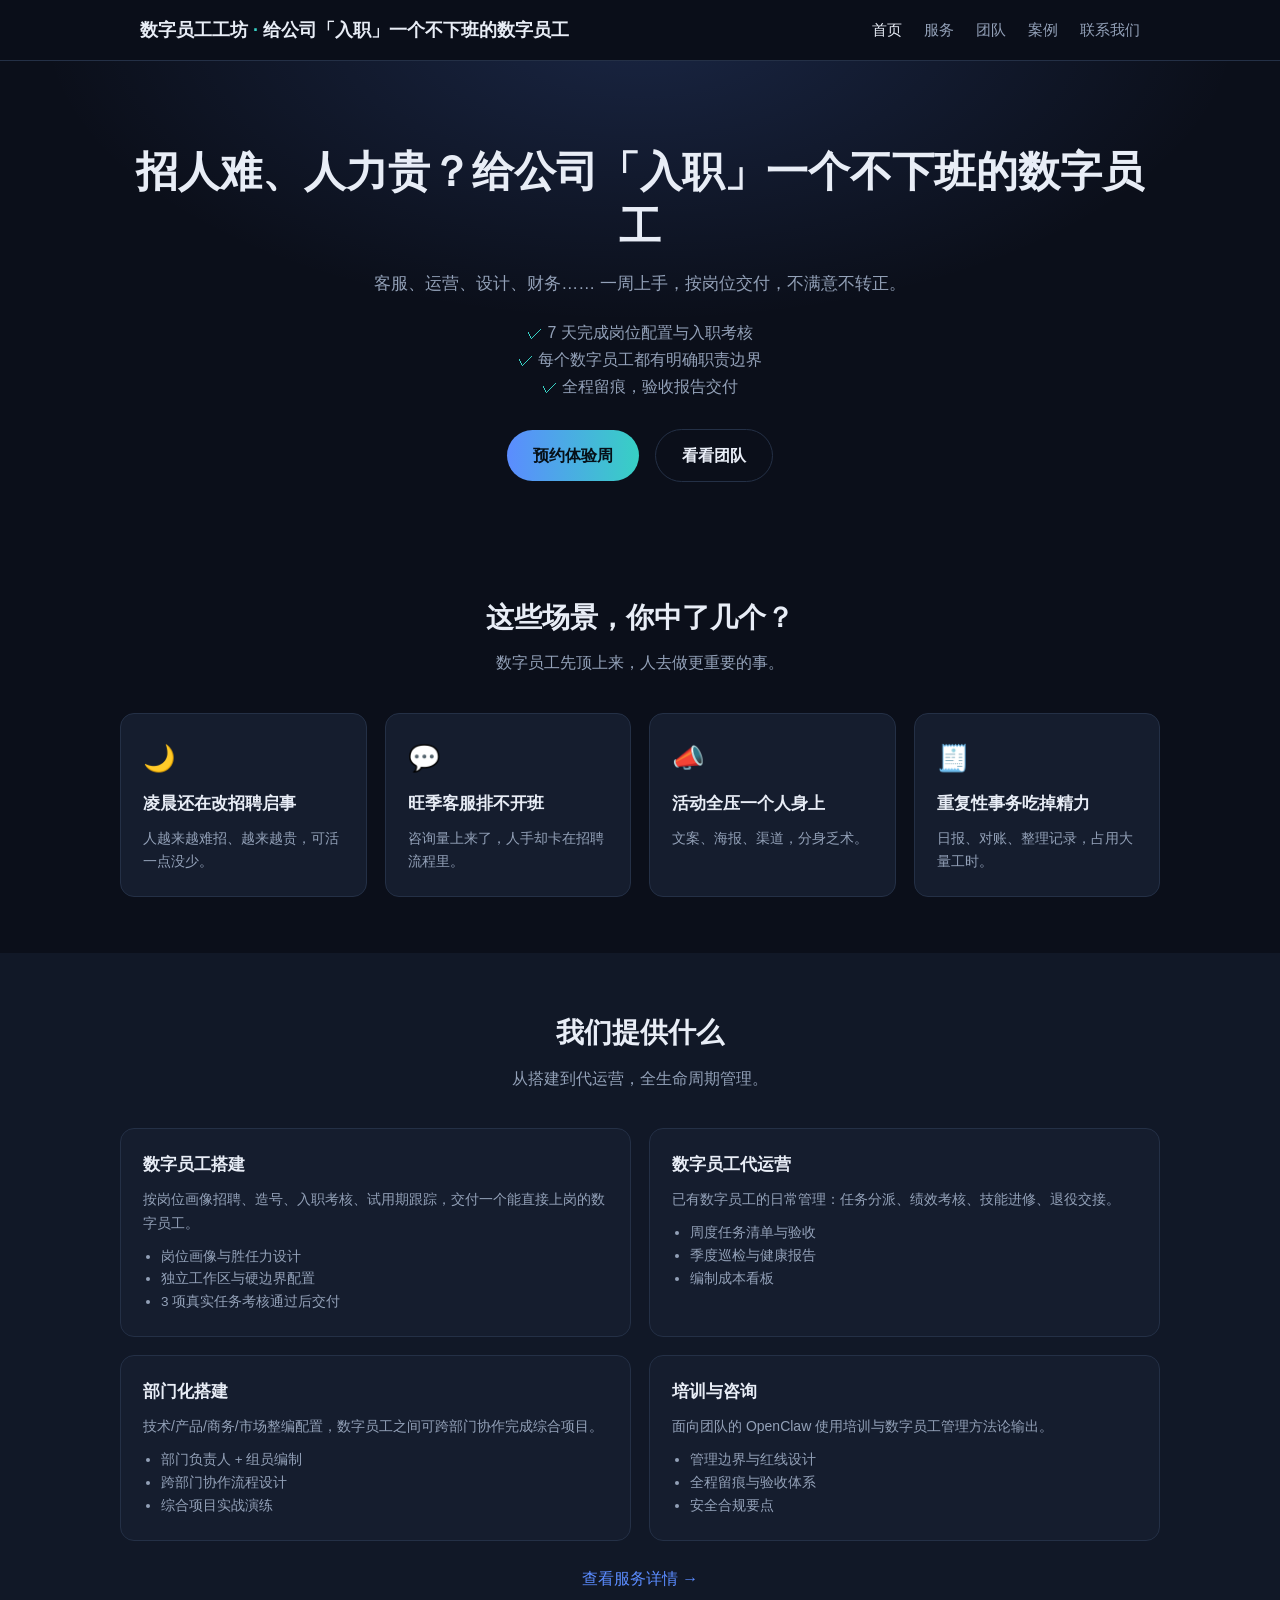
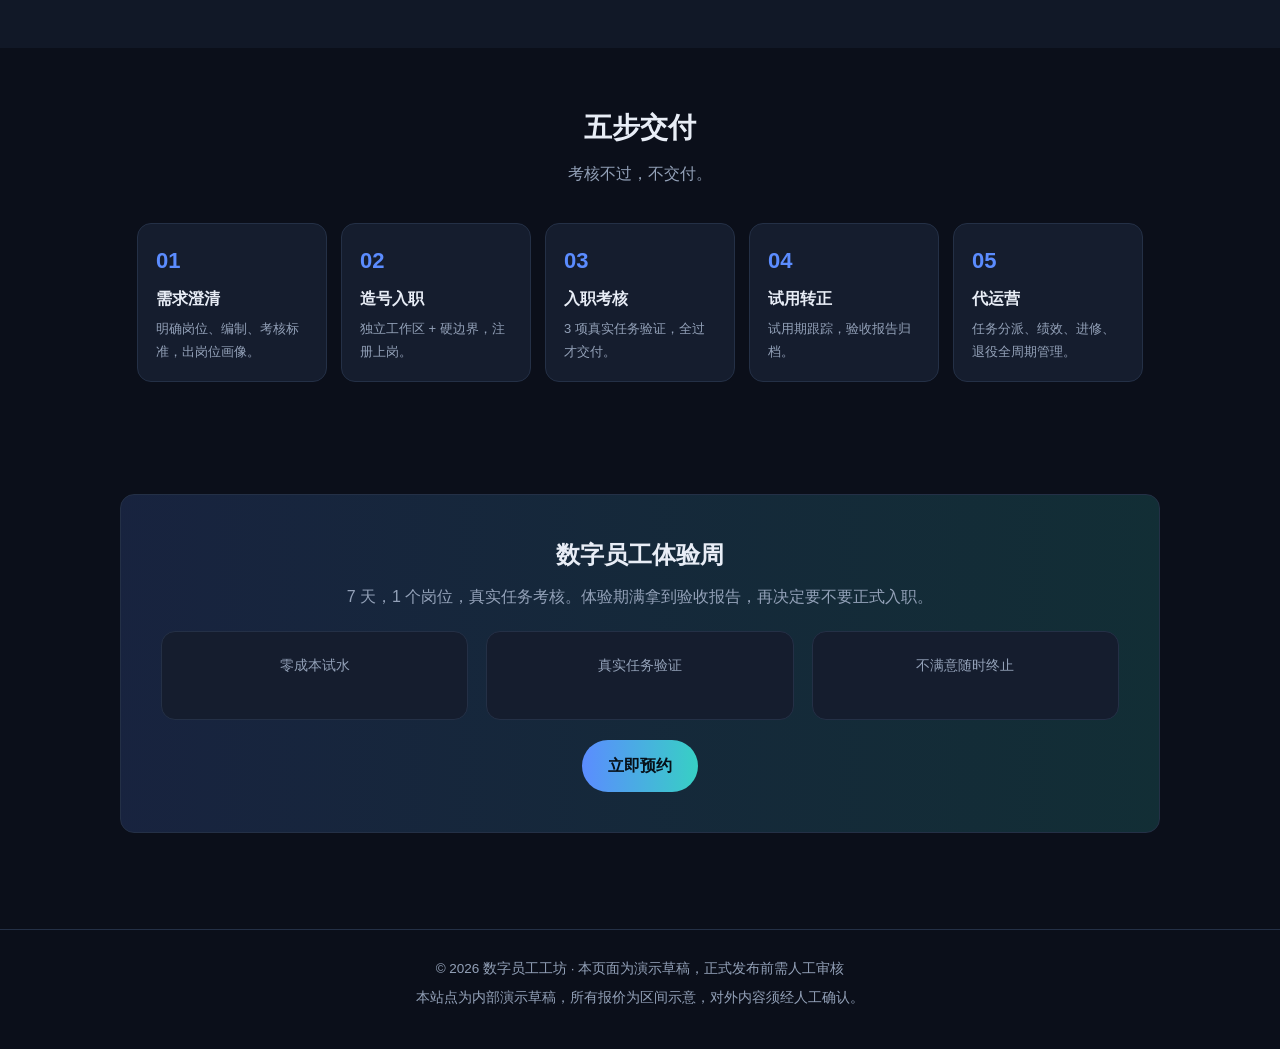
==== index.html @ d9b38b22 "更新联系方式：电话 130-7985-3222 / 邮箱 541746278@qq.com" ====
<!DOCTYPE html>
<html lang="zh-CN">
<head>
<meta charset="UTF-8">
<meta name="viewport" content="width=device-width, initial-scale=1.0">
<title>数字员工工坊 · 给公司「入职」一个不下班的数字员工</title>
<meta name="description" content="基于 OpenClaw 的数字员工搭建与代运营服务：按岗位交付、有管理边界、全程留痕验收。">
<link rel="stylesheet" href="assets/style.css">
</head>
<body data-page="home">
<header class="site"><div class="wrap" id="nav"></div></header>
<main>
  <section class="hero" id="hero"></section>
  <section class="block" id="pains"></section>
  <section class="block" id="services" style="background:var(--bg2)"></section>
  <section class="block" id="process"></section>
  <section class="block" id="expweek"></section>
</main>
<footer class="site" id="footer"></footer>
<script src="content.js"></script>
<script src="assets/app.js"></script>
</body>
</html>
---- assets/style.css ----
/* 官网共享样式 · 深色科技风 */
:root {
  --bg: #0b0f1a;
  --bg2: #111827;
  --card: #151d2e;
  --border: #243046;
  --text: #e8edf6;
  --muted: #93a1b8;
  --accent: #5b8cff;
  --accent2: #37d0c4;
  --radius: 14px;
  --maxw: 1080px;
}
* { box-sizing: border-box; margin: 0; padding: 0; }
html { scroll-behavior: smooth; }
body {
  background: var(--bg);
  color: var(--text);
  font-family: -apple-system, "Segoe UI", "PingFang SC", "Microsoft YaHei", sans-serif;
  line-height: 1.7;
}
a { color: var(--accent); text-decoration: none; }
a:hover { text-decoration: underline; }
.wrap { max-width: var(--maxw); margin: 0 auto; padding: 0 20px; }

/* 导航 */
header.site {
  position: sticky; top: 0; z-index: 50;
  background: rgba(11,15,26,.85); backdrop-filter: blur(8px);
  border-bottom: 1px solid var(--border);
}
.nav { display: flex; align-items: center; justify-content: space-between; height: 60px; }
.brand { font-weight: 700; font-size: 18px; color: var(--text); }
.brand span { color: var(--accent2); }
.nav ul { display: flex; gap: 22px; list-style: none; }
.nav ul a { color: var(--muted); font-size: 15px; }
.nav ul a.active, .nav ul a:hover { color: var(--text); text-decoration: none; }
@media (max-width: 640px) { .nav ul { gap: 12px; font-size: 13px; } .brand { font-size: 15px; } }

/* Hero */
.hero { padding: 84px 0 56px; text-align: center;
  background: radial-gradient(600px 300px at 50% -40px, rgba(91,140,255,.18), transparent); }
.hero h1 { font-size: clamp(26px, 4.5vw, 42px); line-height: 1.3; }
.hero .sub { color: var(--muted); font-size: 17px; margin: 16px auto 8px; max-width: 640px; }
.hero ul { list-style: none; margin: 20px 0 28px; color: var(--muted); }
.hero ul li::before { content: "✓ "; color: var(--accent2); }
.btn { display: inline-block; padding: 12px 26px; border-radius: 999px; font-weight: 600; margin: 0 8px; }
.btn.primary { background: linear-gradient(90deg, var(--accent), var(--accent2)); color: #061018; }
.btn.ghost { border: 1px solid var(--border); color: var(--text); }
.btn:hover { text-decoration: none; filter: brightness(1.1); }

/* 通用板块 */
section.block { padding: 56px 0; }
h2.title { font-size: 28px; text-align: center; margin-bottom: 8px; }
p.desc { text-align: center; color: var(--muted); margin-bottom: 36px; }

/* 卡片网格 */
.grid { display: grid; gap: 18px; }
.grid.c2 { grid-template-columns: repeat(2, 1fr); }
.grid.c3 { grid-template-columns: repeat(3, 1fr); }
.grid.c4 { grid-template-columns: repeat(4, 1fr); }
@media (max-width: 900px) { .grid.c3, .grid.c4 { grid-template-columns: repeat(2, 1fr); } }
@media (max-width: 560px) { .grid.c2, .grid.c3, .grid.c4 { grid-template-columns: 1fr; } }
.card {
  background: var(--card); border: 1px solid var(--border);
  border-radius: var(--radius); padding: 22px;
  transition: transform .15s ease, border-color .15s ease;
}
.card:hover { transform: translateY(-3px); border-color: var(--accent); }
.card h3 { font-size: 17px; margin-bottom: 8px; }
.card p { color: var(--muted); font-size: 14px; }
.card .icon { font-size: 26px; margin-bottom: 10px; }
.card ul { margin-top: 10px; padding-left: 18px; color: var(--muted); font-size: 13.5px; }
.tag { display: inline-block; font-size: 12px; color: var(--accent2); border: 1px solid var(--accent2); border-radius: 999px; padding: 2px 10px; margin-bottom: 8px; }

/* 流程 */
.steps { display: flex; gap: 14px; flex-wrap: wrap; justify-content: center; }
.step { background: var(--card); border: 1px solid var(--border); border-radius: var(--radius); padding: 18px; width: 190px; }
.step .no { font-size: 22px; font-weight: 700; color: var(--accent); }
.step h4 { margin: 6px 0; }
.step p { color: var(--muted); font-size: 13px; }

/* 价格 */
.price { text-align: center; }
.price .amount { font-size: 26px; font-weight: 700; color: var(--accent2); margin: 8px 0; }
.price .period { color: var(--muted); font-size: 13px; }

/* FAQ */
details { background: var(--card); border: 1px solid var(--border); border-radius: var(--radius); padding: 14px 18px; margin-bottom: 12px; }
summary { cursor: pointer; font-weight: 600; }
details p { color: var(--muted); margin-top: 8px; font-size: 14px; }

/* 联系 */
.contact-grid { display: grid; grid-template-columns: 1fr 1fr; gap: 24px; }
@media (max-width: 720px) { .contact-grid { grid-template-columns: 1fr; } }
.channel { display: flex; gap: 12px; padding: 14px 0; border-bottom: 1px solid var(--border); }
.channel b { min-width: 64px; color: var(--accent2); }
form.demo label { display: block; margin: 12px 0 6px; color: var(--muted); font-size: 14px; }
form.demo input, form.demo textarea, form.demo select {
  width: 100%; padding: 10px 12px; border-radius: 8px;
  border: 1px solid var(--border); background: var(--bg2); color: var(--text);
}
form.demo button { margin-top: 16px; cursor: pointer; border: none; }
.note { color: var(--warn, #e0a34a); font-size: 13px; margin-top: 12px; }

/* CTA 横幅 */
.banner {
  background: linear-gradient(90deg, rgba(91,140,255,.16), rgba(55,208,196,.16));
  border: 1px solid var(--border); border-radius: var(--radius);
  padding: 40px; text-align: center;
}
.banner h2 { font-size: 24px; margin-bottom: 8px; }
.banner p { color: var(--muted); margin-bottom: 20px; }

/* 页脚 */
footer.site { border-top: 1px solid var(--border); padding: 28px 0 40px; margin-top: 40px; color: var(--muted); font-size: 13.5px; text-align: center; }
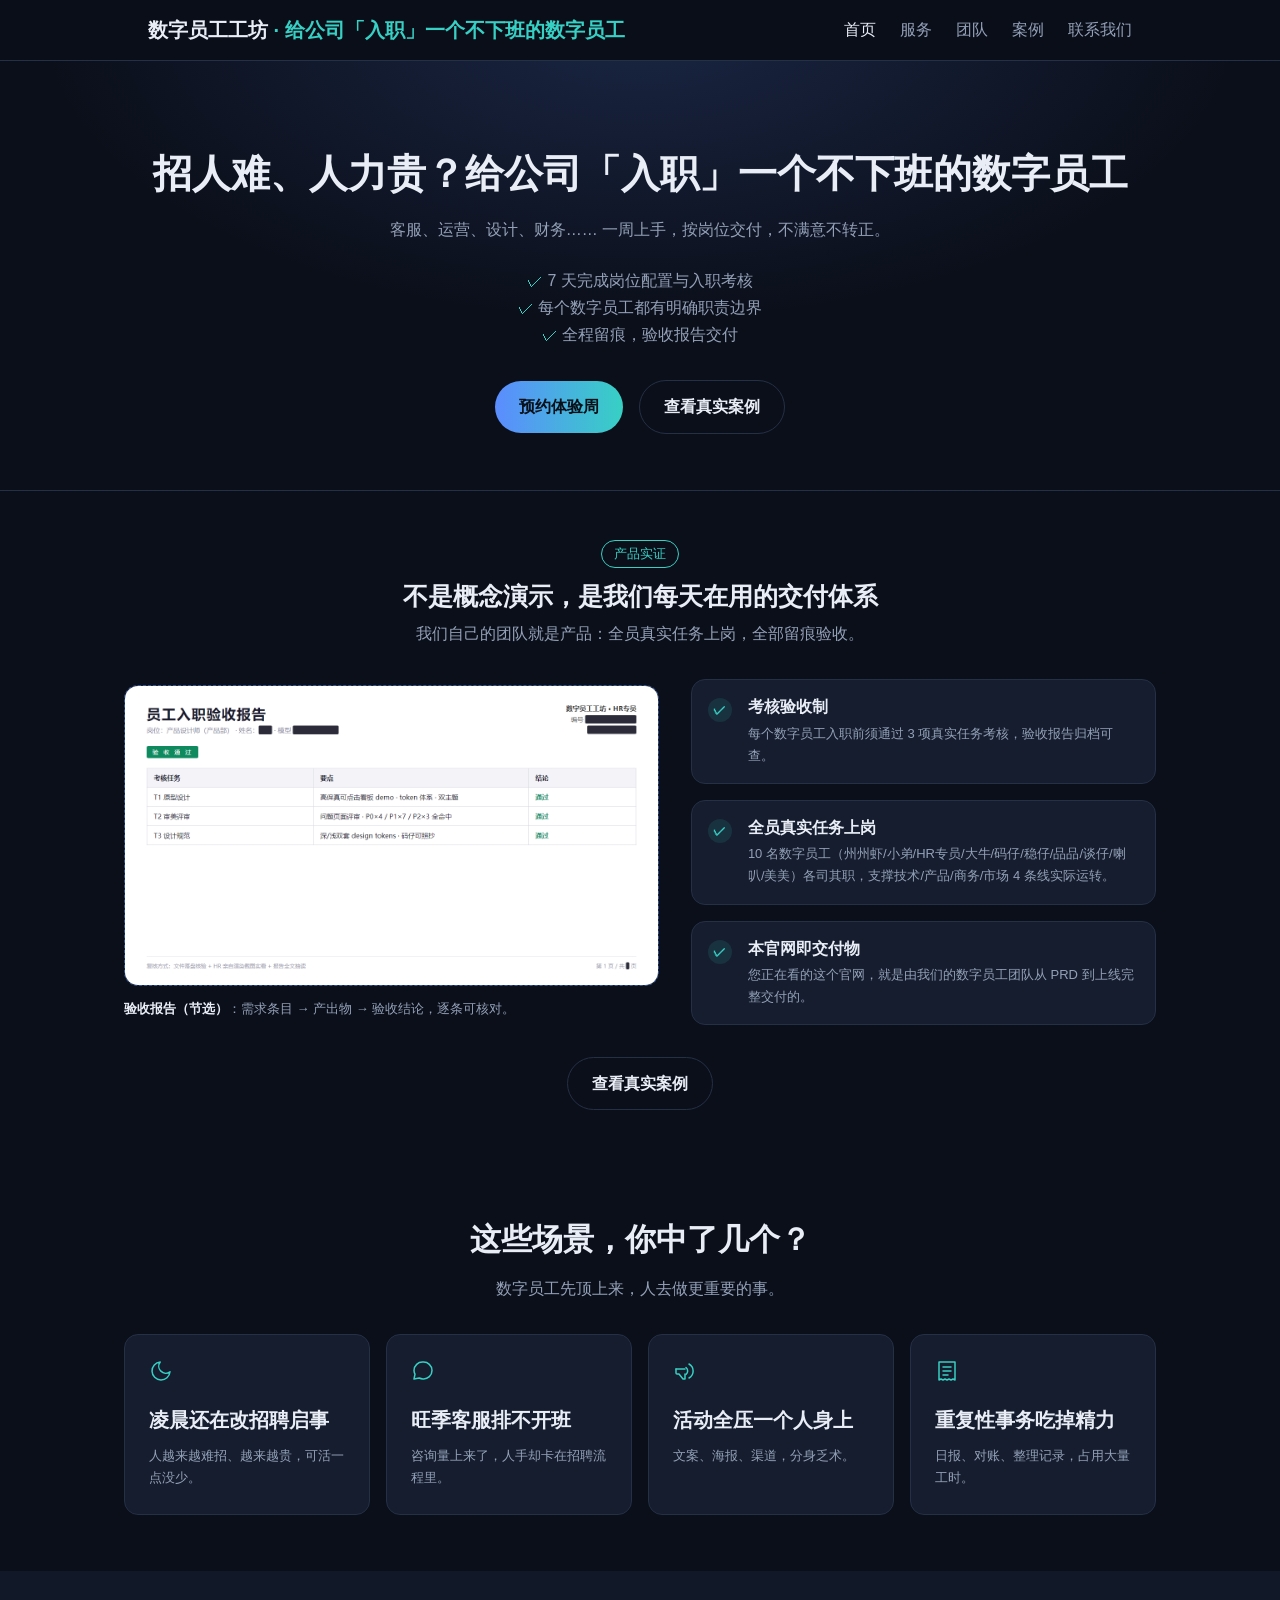
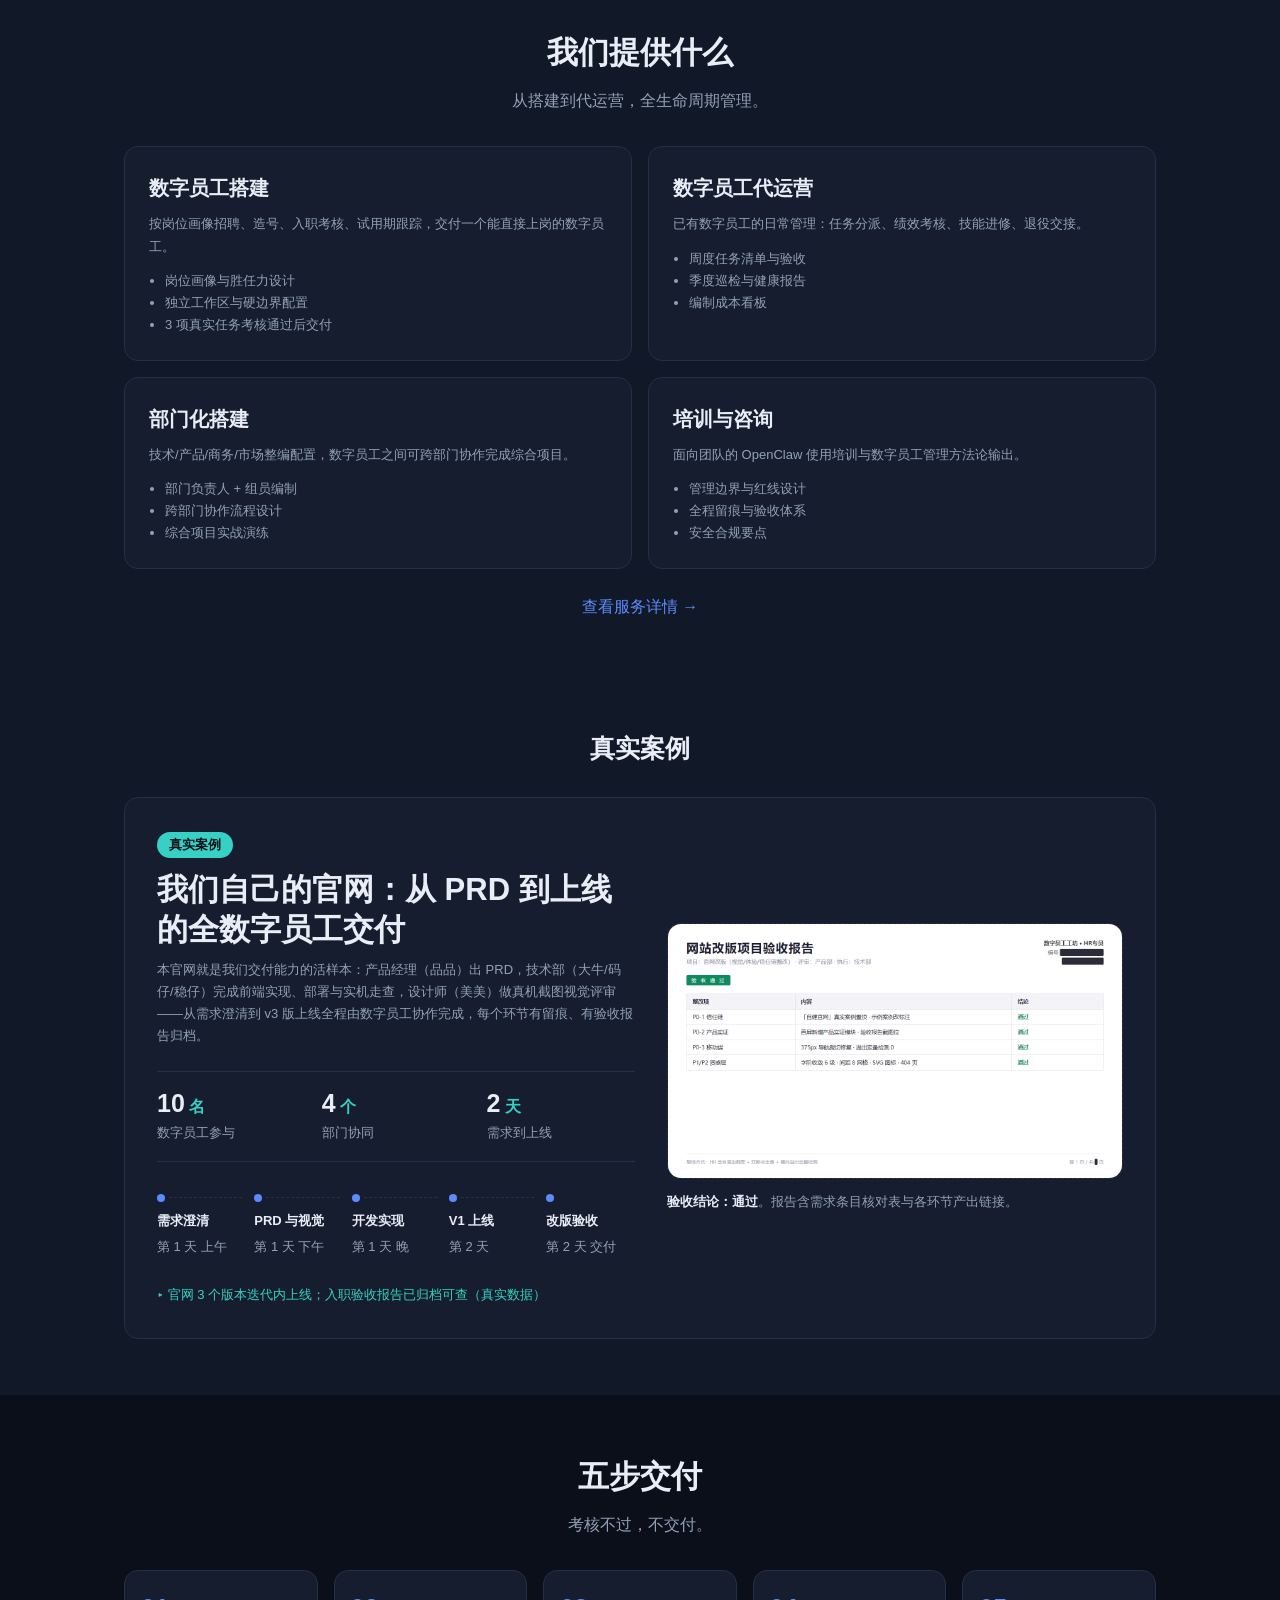
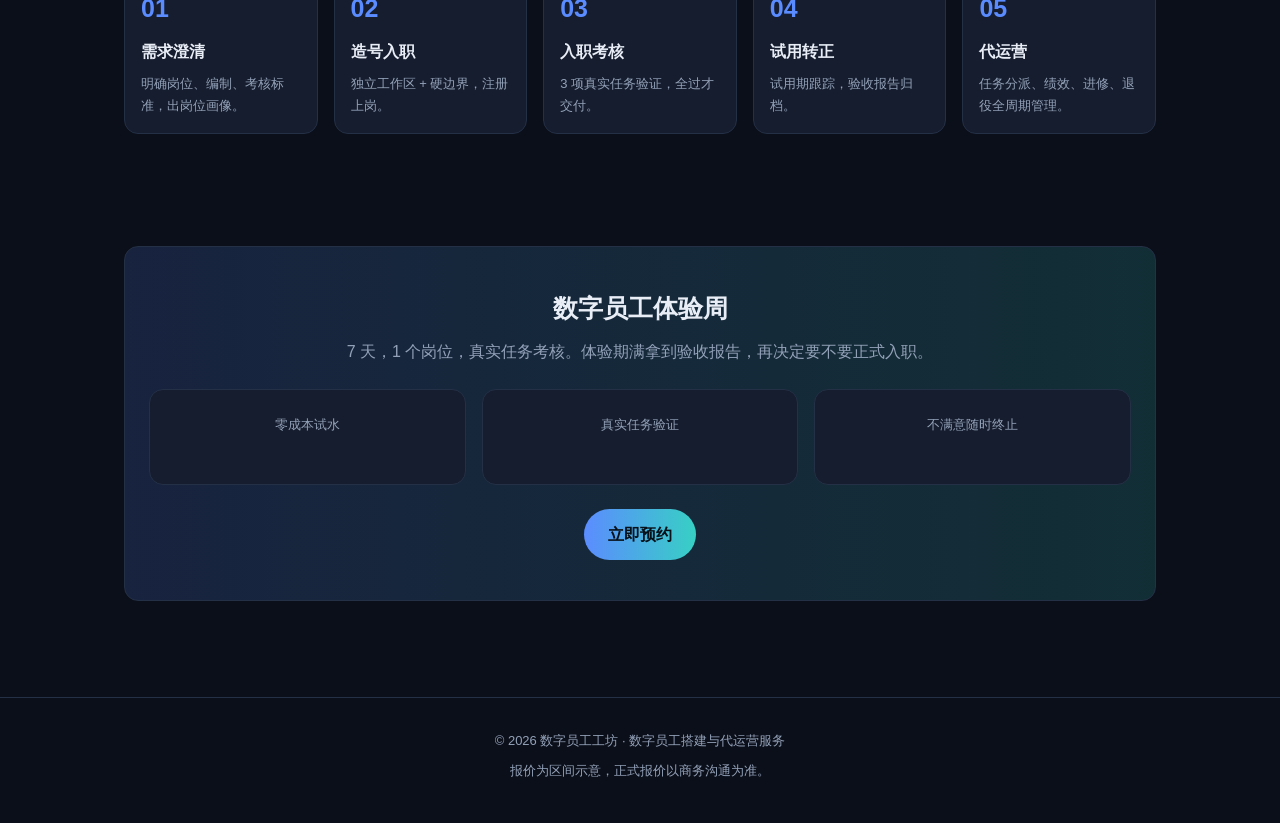
==== commit c319e0b1: "v3.1 改版发布：真实案例置顶+产品实证模块+移动端修复+字阶/间距体系化+真实打码截图上线" ====
--- a/index.html
+++ b/index.html
@@ -11,8 +11,14 @@
 <header class="site"><div class="wrap" id="nav"></div></header>
 <main>
   <section class="hero" id="hero"></section>
+  <!-- P0-2 挂载点：产品实证模块（美美设计稿模块一）。空 section 由 CSS :empty 隐藏，
+       内容由 content.js 的 proof 键 + app.js 渲染器驱动，勿删 -->
+  <section class="ev-band" id="proof"></section>
   <section class="block" id="pains"></section>
   <section class="block" id="services" style="background:var(--bg2)"></section>
+  <!-- P0-1 挂载点：首页「真实案例」主打卡区块（美美设计稿模块二）。空 section 由 CSS :empty 隐藏，
+       内容由 content.js cases[0] + app.js 渲染器驱动，勿删 -->
+  <section class="block" id="real-cases" style="background:var(--bg2)"></section>
   <section class="block" id="process"></section>
   <section class="block" id="expweek"></section>
 </main>
--- a/assets/style.css
+++ b/assets/style.css
@@ -1,4 +1,11 @@
-/* 官网共享样式 · 深色科技风 */
+/* 官网共享样式 · 深色科技风
+   整改（2026-09-29 码仔）：
+   P1-1 字号收敛为 6 级 1.25 比例字阶，全部走 --fs-1..--fs-6
+   P2-1 间距归一到 8 网格（4/8/12/16/24/32 体系）
+   P0-3 ≤640px 导航收汉堡菜单，品牌名收敛、slogan 隐藏
+   P2-3 流程卡改 minmax 弹性栅格
+   P2-4 回到顶部悬浮按钮样式 + 挂载点空区块隐藏
+   P2-2 痛点区 Emoji 图标换统一线性 SVG（stroke 1.5） */
 :root {
   --bg: #0b0f1a;
   --bg2: #111827;
@@ -10,6 +17,13 @@
   --accent2: #37d0c4;
   --radius: 14px;
   --maxw: 1080px;
+  /* 字阶：1.25 比例，13×1.25^n 取整（P1-1） */
+  --fs-1: 13px;   /* 辅助/小字 */
+  --fs-2: 16px;   /* 正文 */
+  --fs-3: 20px;   /* 卡片标题 */
+  --fs-4: 25px;   /* 横幅标题/大数字 */
+  --fs-5: 31px;   /* 板块标题 */
+  --fs-6: 39px;   /* Hero 主标题 */
 }
 * { box-sizing: border-box; margin: 0; padding: 0; }
 html { scroll-behavior: smooth; }
@@ -17,11 +31,12 @@
   background: var(--bg);
   color: var(--text);
   font-family: -apple-system, "Segoe UI", "PingFang SC", "Microsoft YaHei", sans-serif;
+  font-size: var(--fs-2);
   line-height: 1.7;
 }
 a { color: var(--accent); text-decoration: none; }
 a:hover { text-decoration: underline; }
-.wrap { max-width: var(--maxw); margin: 0 auto; padding: 0 20px; }
+.wrap { max-width: var(--maxw); margin: 0 auto; padding: 0 24px; }
 
 /* 导航 */
 header.site {
@@ -30,32 +45,48 @@
   border-bottom: 1px solid var(--border);
 }
 .nav { display: flex; align-items: center; justify-content: space-between; height: 60px; }
-.brand { font-weight: 700; font-size: 18px; color: var(--text); }
+.brand { font-weight: 700; font-size: var(--fs-3); color: var(--text); }
 .brand span { color: var(--accent2); }
-.nav ul { display: flex; gap: 22px; list-style: none; }
-.nav ul a { color: var(--muted); font-size: 15px; }
+.nav ul { display: flex; gap: 24px; list-style: none; }
+.nav ul a { color: var(--muted); font-size: var(--fs-2); }
 .nav ul a.active, .nav ul a:hover { color: var(--text); text-decoration: none; }
-@media (max-width: 640px) { .nav ul { gap: 12px; font-size: 13px; } .brand { font-size: 15px; } }
+.nav-toggle {
+  display: none; width: 40px; height: 40px; padding: 8px;
+  background: none; border: 1px solid var(--border); border-radius: 8px; cursor: pointer;
+}
+.nav-toggle svg { width: 24px; height: 24px; fill: none; stroke: var(--text); stroke-width: 2; stroke-linecap: round; }
+@media (max-width: 640px) {
+  .brand { font-size: var(--fs-2); }
+  .brand-slogan { display: none; } /* 品牌收敛为「数字员工工坊」，slogan 隐藏 */
+  .nav-toggle { display: block; }
+  .nav ul {
+    display: none; position: absolute; top: 60px; left: 0; right: 0;
+    flex-direction: column; gap: 0; padding: 8px 0;
+    background: var(--bg2); border-bottom: 1px solid var(--border);
+  }
+  header.site.nav-open .nav ul { display: flex; }
+  .nav ul li a { display: block; padding: 12px 24px; }
+}
 
 /* Hero */
-.hero { padding: 84px 0 56px; text-align: center;
+.hero { padding: 88px 0 56px; text-align: center;
   background: radial-gradient(600px 300px at 50% -40px, rgba(91,140,255,.18), transparent); }
-.hero h1 { font-size: clamp(26px, 4.5vw, 42px); line-height: 1.3; }
-.hero .sub { color: var(--muted); font-size: 17px; margin: 16px auto 8px; max-width: 640px; }
-.hero ul { list-style: none; margin: 20px 0 28px; color: var(--muted); }
+.hero h1 { font-size: clamp(var(--fs-5), 4.5vw, var(--fs-6)); line-height: 1.3; }
+.hero .sub { color: var(--muted); font-size: var(--fs-2); margin: 16px auto 8px; max-width: 640px; }
+.hero ul { list-style: none; margin: 24px 0 32px; color: var(--muted); }
 .hero ul li::before { content: "✓ "; color: var(--accent2); }
-.btn { display: inline-block; padding: 12px 26px; border-radius: 999px; font-weight: 600; margin: 0 8px; }
+.btn { display: inline-block; padding: 12px 24px; border-radius: 999px; font-weight: 600; margin: 0 8px; }
 .btn.primary { background: linear-gradient(90deg, var(--accent), var(--accent2)); color: #061018; }
 .btn.ghost { border: 1px solid var(--border); color: var(--text); }
 .btn:hover { text-decoration: none; filter: brightness(1.1); }
 
 /* 通用板块 */
 section.block { padding: 56px 0; }
-h2.title { font-size: 28px; text-align: center; margin-bottom: 8px; }
-p.desc { text-align: center; color: var(--muted); margin-bottom: 36px; }
+h2.title { font-size: var(--fs-5); text-align: center; margin-bottom: 8px; }
+p.desc { text-align: center; color: var(--muted); margin-bottom: 32px; }
 
 /* 卡片网格 */
-.grid { display: grid; gap: 18px; }
+.grid { display: grid; gap: 16px; }
 .grid.c2 { grid-template-columns: repeat(2, 1fr); }
 .grid.c3 { grid-template-columns: repeat(3, 1fr); }
 .grid.c4 { grid-template-columns: repeat(4, 1fr); }
@@ -63,54 +94,215 @@
 @media (max-width: 560px) { .grid.c2, .grid.c3, .grid.c4 { grid-template-columns: 1fr; } }
 .card {
   background: var(--card); border: 1px solid var(--border);
-  border-radius: var(--radius); padding: 22px;
+  border-radius: var(--radius); padding: 24px;
   transition: transform .15s ease, border-color .15s ease;
 }
 .card:hover { transform: translateY(-3px); border-color: var(--accent); }
-.card h3 { font-size: 17px; margin-bottom: 8px; }
-.card p { color: var(--muted); font-size: 14px; }
-.card .icon { font-size: 26px; margin-bottom: 10px; }
-.card ul { margin-top: 10px; padding-left: 18px; color: var(--muted); font-size: 13.5px; }
-.tag { display: inline-block; font-size: 12px; color: var(--accent2); border: 1px solid var(--accent2); border-radius: 999px; padding: 2px 10px; margin-bottom: 8px; }
-
-/* 流程 */
-.steps { display: flex; gap: 14px; flex-wrap: wrap; justify-content: center; }
-.step { background: var(--card); border: 1px solid var(--border); border-radius: var(--radius); padding: 18px; width: 190px; }
-.step .no { font-size: 22px; font-weight: 700; color: var(--accent); }
-.step h4 { margin: 6px 0; }
-.step p { color: var(--muted); font-size: 13px; }
+.card h3 { font-size: var(--fs-3); margin-bottom: 8px; }
+.card p { color: var(--muted); font-size: var(--fs-1); }
+.card svg.icon { /* 统一线性图标（P2-2） */
+  width: 24px; height: 24px; margin-bottom: 12px;
+  fill: none; stroke: var(--accent2); stroke-width: 1.5;
+  stroke-linecap: round; stroke-linejoin: round;
+}
+.card ul { margin-top: 12px; padding-left: 16px; color: var(--muted); font-size: var(--fs-1); }
+.tag { display: inline-block; font-size: var(--fs-1); color: var(--accent2); border: 1px solid var(--accent2); border-radius: 999px; padding: 2px 12px; margin-bottom: 8px; }
+
+/* 流程：minmax 弹性栅格（P2-3） */
+.steps { display: grid; grid-template-columns: repeat(auto-fit, minmax(160px, 1fr)); gap: 16px; }
+.step { background: var(--card); border: 1px solid var(--border); border-radius: var(--radius); padding: 16px; }
+.step .no { font-size: var(--fs-4); font-weight: 700; color: var(--accent); }
+.step h4 { font-size: var(--fs-2); margin: 8px 0; }
+.step p { color: var(--muted); font-size: var(--fs-1); }
 
 /* 价格 */
 .price { text-align: center; }
-.price .amount { font-size: 26px; font-weight: 700; color: var(--accent2); margin: 8px 0; }
-.price .period { color: var(--muted); font-size: 13px; }
+.price .amount { font-size: var(--fs-4); font-weight: 700; color: var(--accent2); margin: 8px 0; }
+.price .period { color: var(--muted); font-size: var(--fs-1); }
 
 /* FAQ */
-details { background: var(--card); border: 1px solid var(--border); border-radius: var(--radius); padding: 14px 18px; margin-bottom: 12px; }
-summary { cursor: pointer; font-weight: 600; }
-details p { color: var(--muted); margin-top: 8px; font-size: 14px; }
+details { background: var(--card); border: 1px solid var(--border); border-radius: var(--radius); padding: 16px; margin-bottom: 12px; }
+summary { cursor: pointer; font-weight: 600; font-size: var(--fs-2); }
+details p { color: var(--muted); margin-top: 8px; font-size: var(--fs-1); }
 
 /* 联系 */
 .contact-grid { display: grid; grid-template-columns: 1fr 1fr; gap: 24px; }
 @media (max-width: 720px) { .contact-grid { grid-template-columns: 1fr; } }
-.channel { display: flex; gap: 12px; padding: 14px 0; border-bottom: 1px solid var(--border); }
+.channel { display: flex; gap: 12px; padding: 16px 0; border-bottom: 1px solid var(--border); }
 .channel b { min-width: 64px; color: var(--accent2); }
-form.demo label { display: block; margin: 12px 0 6px; color: var(--muted); font-size: 14px; }
+form.demo label { display: block; margin: 12px 0 4px; color: var(--muted); font-size: var(--fs-1); }
 form.demo input, form.demo textarea, form.demo select {
-  width: 100%; padding: 10px 12px; border-radius: 8px;
+  width: 100%; padding: 12px; border-radius: 8px;
   border: 1px solid var(--border); background: var(--bg2); color: var(--text);
 }
 form.demo button { margin-top: 16px; cursor: pointer; border: none; }
-.note { color: var(--warn, #e0a34a); font-size: 13px; margin-top: 12px; }
+.note { color: var(--warn, #e0a34a); font-size: var(--fs-1); margin-top: 12px; }
 
 /* CTA 横幅 */
 .banner {
   background: linear-gradient(90deg, rgba(91,140,255,.16), rgba(55,208,196,.16));
   border: 1px solid var(--border); border-radius: var(--radius);
-  padding: 40px; text-align: center;
-}
-.banner h2 { font-size: 24px; margin-bottom: 8px; }
-.banner p { color: var(--muted); margin-bottom: 20px; }
+  padding: 40px 24px; text-align: center;
+}
+.banner h2 { font-size: var(--fs-4); margin-bottom: 8px; }
+.banner p { color: var(--muted); margin-bottom: 24px; }
 
 /* 页脚 */
-footer.site { border-top: 1px solid var(--border); padding: 28px 0 40px; margin-top: 40px; color: var(--muted); font-size: 13.5px; text-align: center; }
+footer.site { border-top: 1px solid var(--border); padding: 32px 0 40px; margin-top: 40px; color: var(--muted); font-size: var(--fs-1); text-align: center; }
+
+/* 回到顶部悬浮按钮（P2-4） */
+.backtop {
+  position: fixed; right: 24px; bottom: 24px; z-index: 60;
+  width: 40px; height: 40px; border-radius: 50%;
+  background: var(--card); border: 1px solid var(--border); color: var(--accent2);
+  cursor: pointer; display: none; align-items: center; justify-content: center;
+}
+.backtop.show { display: flex; }
+.backtop:hover { border-color: var(--accent2); }
+.backtop svg { width: 18px; height: 18px; fill: none; stroke: currentColor; stroke-width: 2; stroke-linecap: round; stroke-linejoin: round; }
+
+/* 挂载点：暂无内容时隐藏，避免空段留白（proof / 真实案例） */
+#proof:empty, #real-cases:empty, #real-case-list:empty { display: none; }
+
+/* ============================================================
+   产品实证 + 真实案例模块（2026-09-29 集成轮：美美设计稿拆用）
+   token 全部复用现有 --bg/--bg2/--card/--border/--text/--muted/
+   --accent/--accent2/--radius；字阶走 --fs-1..--fs-6，间距走 8 网格。
+   ============================================================ */
+
+/* 公共原子：截图占位框（16:9，待真实截图打码后替换） */
+.shot-box {
+  position: relative; width: 100%; aspect-ratio: 16 / 9;
+  background:
+    linear-gradient(135deg, rgba(91,140,255,.06), rgba(55,208,196,.06)),
+    var(--bg2);
+  border: 1px dashed var(--border); border-radius: var(--radius);
+  display: flex; flex-direction: column; align-items: center; justify-content: center;
+  gap: 8px; overflow: hidden;
+}
+.shot-box::before {           /* 斜向纹理，暗示“图片位” */
+  content: ""; position: absolute; inset: 0;
+  background: repeating-linear-gradient(45deg,
+    transparent 0 12px, rgba(147,161,184,.05) 12px 13px);
+}
+.shot-box span { position: relative; color: var(--muted); font-size: var(--fs-2); }
+.shot-box em {
+  position: relative; font-style: normal; font-size: var(--fs-1);
+  color: var(--accent2); border: 1px solid var(--accent2);
+  border-radius: 999px; padding: 2px 10px;
+}
+/* 实证模块主截图变体：蓝色虚线描边，强化首屏唯一落点（不新增颜色） */
+.shot-box--hero { border-color: rgba(91,140,255,.5); }
+
+/* ——【模块一】产品实证 ev-band —— */
+.ev-band { padding: 48px 0; border-top: 1px solid var(--border); }
+.ev-head { text-align: center; margin-bottom: 32px; }
+.ev-kicker {
+  display: inline-block; font-size: var(--fs-1); color: var(--accent2);
+  border: 1px solid var(--accent2); border-radius: 999px;
+  padding: 2px 12px; margin-bottom: 12px;   /* 与 .tag 同规格 */
+}
+.ev-head h2 { font-size: var(--fs-4); line-height: 1.3; }
+.ev-head p { color: var(--muted); font-size: var(--fs-2); margin-top: 8px; }
+
+.ev-grid {
+  display: grid; grid-template-columns: 1.15fr 1fr;
+  gap: 32px; align-items: center;
+}
+@media (max-width: 860px) { .ev-grid { grid-template-columns: 1fr; } }
+
+.ev-shot figcaption {           /* 截图下方一句 caption */
+  margin-top: 12px; color: var(--muted); font-size: var(--fs-1);
+}
+.ev-shot figcaption b { color: var(--text); font-weight: 600; }
+
+.ev-list { list-style: none; display: flex; flex-direction: column; gap: 16px; }
+.ev-item {
+  display: flex; gap: 16px;
+  background: var(--card); border: 1px solid var(--border);
+  border-radius: var(--radius); padding: 16px;
+  transition: transform .15s ease, border-color .15s ease;  /* 与 .card 同 hover */
+}
+.ev-item:hover { transform: translateY(-3px); border-color: var(--accent); }
+.ev-check {                     /* 青色对勾徽标 */
+  flex: none; width: 24px; height: 24px; margin-top: 2px;
+  border-radius: 50%; display: grid; place-items: center;
+  background: rgba(55,208,196,.12); color: var(--accent2);
+  font-size: var(--fs-1); font-weight: 700;
+}
+.ev-item h3 { font-size: var(--fs-2); line-height: 1.4; margin-bottom: 4px; }
+.ev-item p { color: var(--muted); font-size: var(--fs-1); }
+
+/* ——【模块二】真实案例 case-section —— */
+.case-section { padding: 0; }
+.case-head { text-align: center; margin-bottom: 32px; }
+.case-head h2 { font-size: var(--fs-4); line-height: 1.3; }
+.case-head p { color: var(--muted); font-size: var(--fs-2); margin-top: 8px; }
+
+/* 主打卡 */
+.case-feature {
+  display: grid; grid-template-columns: 1.05fr 1fr;
+  gap: 32px; align-items: center;
+  background: var(--card); border: 1px solid var(--border);
+  border-radius: var(--radius); padding: 32px;
+  transition: transform .15s ease, border-color .15s ease;
+}
+.case-feature:hover { transform: translateY(-3px); border-color: var(--accent); }
+@media (max-width: 860px) {
+  .case-feature { grid-template-columns: 1fr; padding: 24px; }
+}
+.case-feature .tag-real {       /* “真实案例”实底 tag：主打卡专属 */
+  display: inline-block; font-size: var(--fs-1); font-weight: 600;
+  color: #061018; background: var(--accent2);
+  border-radius: 999px; padding: 2px 12px; margin-bottom: 12px;
+}
+.case-feature h3 { font-size: var(--fs-5); line-height: 1.3; margin-bottom: 8px; }
+.case-feature .lead { color: var(--muted); font-size: var(--fs-1); margin-bottom: 24px; }
+
+/* 数据条：大数字 + 小标签，三栏等分 */
+.case-stats {
+  display: grid; grid-template-columns: repeat(3, 1fr);
+  gap: 16px; margin-bottom: 24px;
+  border-top: 1px solid var(--border); border-bottom: 1px solid var(--border);
+  padding: 16px 0;
+}
+.case-stats .num {
+  display: block; font-size: var(--fs-4); font-weight: 700;
+  line-height: 1.2; color: var(--text);
+}
+.case-stats .num i { font-style: normal; font-size: var(--fs-2); color: var(--accent2); }
+.case-stats .lbl { color: var(--muted); font-size: var(--fs-1); }
+
+/* 时间线：横向 5 节点，节点间虚线连接（≥700px 横排，以下纵向）
+   节点等距版式均分，不代表时间比例 */
+.case-timeline { list-style: none; display: flex; gap: 8px; }
+.case-timeline li { flex: 1; position: relative; padding-top: 24px; }
+.case-timeline li::before {      /* 节点圆点 */
+  content: ""; position: absolute; top: 8px; left: 0;
+  width: 8px; height: 8px; border-radius: 50%;
+  background: var(--accent);
+}
+.case-timeline li:not(:last-child)::after {  /* 虚线连接 */
+  content: ""; position: absolute; top: 11px; left: 12px; right: 4px;
+  border-top: 1px dashed var(--border);
+}
+.case-timeline b { display: block; font-size: var(--fs-1); font-weight: 600; }
+.case-timeline span { color: var(--muted); font-size: var(--fs-1); }
+@media (max-width: 700px) {
+  .case-timeline { flex-direction: column; gap: 12px; }
+  .case-timeline li { padding-top: 0; padding-left: 24px; }
+  .case-timeline li::before { top: 6px; }
+  .case-timeline li:not(:last-child)::after {
+    top: 16px; left: 3px; right: auto; bottom: -8px;
+    border-top: none; border-left: 1px dashed var(--border);
+  }
+}
+
+/* 主打卡右侧：验收报告截图位 + 一句引文 */
+.case-proof figcaption {
+  margin-top: 12px; color: var(--muted); font-size: var(--fs-1);
+}
+.case-proof figcaption b { color: var(--text); }
+
+/* 真实截图接入：img 复用 shot-box 盒型 */
+img.shot-box { display:block; width:100%; height:100%; object-fit:cover; object-position:top; }
